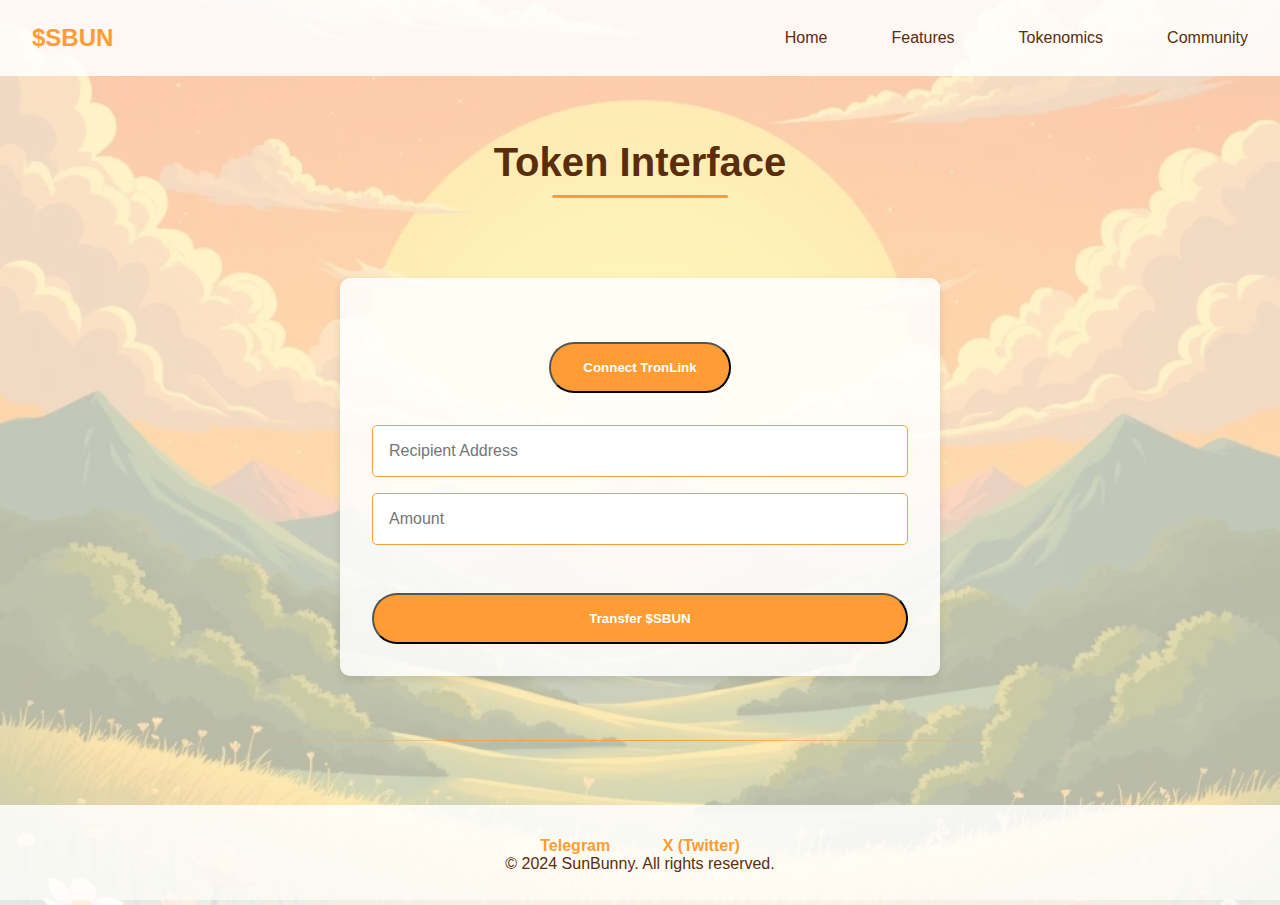
==== dapp.html @ c357f4ad "added dApp page" ====
<!DOCTYPE html>
<html lang="en">
<head>
    <meta charset="UTF-8">
    <meta name="viewport" content="width=device-width, initial-scale=1.0">
    <title>$SBUN - Token dApp</title>
    <link rel="stylesheet" href="style.css">
</head>
<body>
    <header>
        <nav>
            <div class="logo">$SBUN</div>
            <div class="nav-links">
                <a href="index.html">Home</a>
                <a href="#features">Features</a>
                <a href="#tokenomics">Tokenomics</a>
                <a href="#social-links">Community</a>
            </div>
            <div class="hamburger-menu">
                <span></span><span></span><span></span>
            </div>
        </nav>
    </header>

    <section class="dapp-section">
        <div class="container">
            <h2>Token Interface</h2>
            <div class="feature-card">
                <div id="wallet-info">
                    <button id="connect-wallet" class="cta-button">Connect TronLink</button>
                    <p id="wallet-address" class="status-text"></p>
                    <p id="token-balance" class="status-text"></p>
                </div>
                <div id="transfer-form">
                    <input type="text" id="recipient" placeholder="Recipient Address">
                    <input type="number" id="amount" placeholder="Amount">
                    <button id="transfer" class="cta-button">Transfer $SBUN</button>
                </div>
            </div>
        </div>
    </section>

    <footer>
        <div class="social-links">
            <a href="https://t.me/sunbunnyTRON" target="_blank">Telegram</a>
            <a href="https://x.com/sbunTRX" target="_blank">X (Twitter)</a>
        </div>
        <p>&copy; 2024 SunBunny. All rights reserved.</p>
    </footer>

    <script type="module" src="./js/dapp.js"></script>
    <script src="./js/menu.js"></script>
</body>
</html>
---- style.css ----
:root {
    --primary: #FFC44D;
    --secondary: #FF9C33;
    --background: #FFF2D1;
    --accent: #FFA07A;
    --text: #5A2D0C;
    --white: #FFFFFF;
}

* {
    margin: 0;
    padding: 0;
    box-sizing: border-box;
}

body {
    font-family: Arial, sans-serif;
    color: var(--text);
    background: linear-gradient(rgba(255, 242, 209, 0.7), rgba(255, 242, 209, 0.7)), url('image-3.png');
    background-size: cover;
    background-position: center;
    background-attachment: fixed;
    background-repeat: no-repeat;
}

nav {
    display: flex;
    justify-content: space-between;
    align-items: center;
    padding: 1.5rem 2rem;
    background-color: rgba(255, 255, 255, 0.85);
}

.logo {
    font-size: 1.5rem;
    font-weight: bold;
    color: var(--secondary);
}

.nav-links {
    display: flex;
    gap: 2rem;
}

.nav-links a {
    margin-left: 2rem;
    color: var(--text);
    text-decoration: none;
}

.hamburger-menu {
    display: none;
    flex-direction: column;
    cursor: pointer;
}

.hamburger-menu span {
    height: 3px;
    width: 25px;
    background: var(--text);
    margin-bottom: 4px;
    border-radius: 5px;
    transition: background-color 0.3s ease-in-out;
}

.hamburger-menu:hover span {
    background-color: var(--accent); /* Slight color change on hover */
}

.hamburger-menu.open span:nth-child(1) {
    transform: rotate(45deg) translate(5px, 5px);
}

.hamburger-menu.open span:nth-child(2) {
    opacity: 0;
}

.hamburger-menu.open span:nth-child(3) {
    transform: rotate(-45deg) translate(5px, -5px);
}

.hamburger-menu span {
    transition: transform 0.3s ease-in-out, opacity 0.3s ease-in-out;
}

@media (max-width: 768px) {
    .nav-links {
        display: none;
        flex-direction: column;
        gap: 1rem;
        position: absolute;
        top: 60px;
        right: 20px;
        background: rgba(255, 255, 255, 0.95);
        padding: 1rem;
        border-radius: 10px;
        box-shadow: 0 4px 8px rgba(0, 0, 0, 0.1);
    }

    .nav-links.open {
        display: flex;
    }

    .hamburger-menu {
        display: flex;
    }

    .hero {
        padding: 3rem 1rem;
    }

    .hero h1 {
        font-size: 2rem;
    }

    .hero p {
        font-size: 1.2rem;
    }

    .cta-button {
        padding: 0.8rem 1.5rem;
        font-size: 1rem;
    }

    .feature-grid {
        grid-template-columns: 1fr;
        padding: 1rem;
    }

    .tokenomics-container {
        grid-template-columns: 1fr;
        padding: 1rem;
    }

    .mission-container {
        padding: 1.5rem;
    }

    .steps-container {
        grid-template-columns: 1fr;
        padding: 1rem;
    }

    .step {
        padding: 1.5rem;
    }

    footer {
        padding: 1.5rem;
    }
}

.hero {
    text-align: center;
    padding: 5rem 1rem;
    position: relative;
    overflow: hidden;
    color: var(--white);
    background: linear-gradient(rgba(255, 196, 77, 0.5), rgba(255, 156, 51, 0.5));
    min-height: 500px;
    display: flex;
    flex-direction: column;
    justify-content: center;
    align-items: center;
}

/* Add text shadow to improve readability over the background */
.hero h1,
.hero p {
    text-shadow: 2px 2px 4px rgba(0, 0, 0, 0.5);
    font-weight: bold;
}

.hero h1 {
    font-size: 3rem; /* Increase the font size */
    margin-bottom: 1rem;
}

.hero p {
    font-size: 1.5rem; /* Increase the font size */
    margin-bottom: 2rem;
}

.hero-image {
    max-width: 150px;
    height: auto;
    margin: 2rem auto;
    display: block;
}

.cta-button {
    display: inline-block;
    padding: 1rem 2rem;
    background-color: var(--white);
    color: var(--secondary);
    text-decoration: none;
    border-radius: 25px;
    margin-top: 2rem;
    font-weight: bold;
}

.cta-button:hover {
    background-color: var(--secondary);
    color: var(--white);
    transform: scale(1.05);
    transition: all 0.2s ease-in-out;
}

.hero-social-links {
    margin-top: 1.5rem;
    display: flex;
    justify-content: center;
    gap: 1.5rem;
}

.hero-social-links a {
    color: var(--white);
    background-color: var(--secondary);
    padding: 0.5rem 1rem;
    border-radius: 5px;
    text-decoration: none;
    font-weight: bold;
    transition: background-color 0.3s ease-in-out;
}

.hero-social-links a:hover {
    background-color: var(--accent);
}

.feature-grid {
    display: grid;
    grid-template-columns: repeat(auto-fit, minmax(250px, 1fr));
    gap: 2rem;
    padding: 2rem;
    max-width: 1200px;
    margin: 0 auto;
}

.feature-card {
    background-color: rgba(255, 255, 255, 0.85);
    padding: 2rem;
    border-radius: 10px;
    text-align: left;
    box-shadow: 0 4px 8px rgba(0, 0, 0, 0.1);
    transition: transform 0.2s ease, box-shadow 0.2s ease;
}

.feature-card:hover {
    transform: translateY(-5px);
    box-shadow: 0 6px 12px rgba(0, 0, 0, 0.1);
}

.feature-card h3 {
    margin-bottom: 1rem;
    font-size: 1.5rem;
    color: var(--secondary);
}

.feature-card p {
    font-size: 1.1rem;
    line-height: 1.6;
}

.tokenomics-container {
    background-color: rgba(255, 255, 255, 0.85);
    padding: 4rem;  /* Increased from 3rem */
    border-radius: 10px;
    max-width: 1200px;  /* Increased from 1000px */
    margin: 2rem auto;
    box-shadow: 0 4px 8px rgba(0, 0, 0, 0.1);
    display: grid;
    grid-template-columns: repeat(auto-fit, minmax(300px, 1fr));
    gap: 3rem;  /* Increased from 2rem */
}

.tokenomics-card {
    background-color: var(--white);
    padding: 2rem;  /* Increased from 1.5rem */
    border-radius: 8px;
    box-shadow: 0 2px 4px rgba(0, 0, 0, 0.05);
    transition: transform 0.2s ease, box-shadow 0.2s ease;
    min-height: 150px;  /* Added minimum height */
    display: flex;
    flex-direction: column;
    justify-content: center;
}

.tokenomics-card:hover {
    transform: translateY(-5px);
    box-shadow: 0 6px 12px rgba(0, 0, 0, 0.1);
}

.tokenomics-card h3 {
    color: var(--secondary);
    margin-bottom: 1rem;
    font-size: 1.3rem;
    display: flex;
    align-items: center;
    gap: 0.5rem;
}

.tokenomics-card p {
    font-size: 1.1rem;
    line-height: 2.0;
    color: var(--text);
}

#tokenomics {
    margin: 4rem 0;
}

#tokenomics h2 {
    margin-bottom: 3rem;
}

section {
    padding: 6rem 2rem;  /* Increased padding for better spacing */
    text-align: center;  /* Center all section content by default */
}

h2 {
    text-align: center;
    margin-bottom: 3rem;  /* Increased margin */
    color: var(--text);
    font-size: 2.5rem;
    position: relative;
    display: inline-block;
    padding-bottom: 0.8rem;
}

/* Add decorative underline to all section headings */
h2::after {
    content: '';
    position: absolute;
    bottom: 0;
    left: 50%;
    transform: translateX(-50%);
    width: 60%;
    height: 3px;
    background-color: var(--secondary);
    border-radius: 2px;
}

/* Add some depth to cards */
.feature-card,
.tokenomics-card,
.step,
.mission-container {
    transition: transform 0.2s ease, box-shadow 0.2s ease;
}

.feature-card:hover,
.tokenomics-card:hover,
.step:hover,
.mission-container:hover {
    transform: translateY(-5px);
    box-shadow: 0 6px 12px rgba(0, 0, 0, 0.1);
}

/* Improve container spacing */
.feature-grid,
.tokenomics-container,
.steps-container {
    margin-top: 2rem;
}

/* Add section separators */
section:not(:last-child)::after {
    content: '';
    display: block;
    width: 80%;
    max-width: 800px;
    height: 1px;
    background: linear-gradient(to right, transparent, var(--secondary), transparent);
    margin: 4rem auto 0;
}

footer {
    background-color: rgba(255, 255, 255, 0.85);
    padding: 2rem;
    text-align: center;
}

.social-links a {
    margin: 0 1.5rem;
    color: var(--secondary);
    text-decoration: none;
    font-weight: bold;
}

.contract-container {
    text-align: center;
    background-color: rgba(255, 255, 255, 0.85);
    padding: 2rem;
    border-radius: 10px;
    margin: 0 auto;
    max-width: 600px;
}

.contract-address {
    font-family: monospace;
    font-size: 1.2rem;
    margin-bottom: 1rem;
}

.copy-button {
    background-color: var(--secondary);
    color: var(--white);
    border: none;
    padding: 0.5rem 1rem;
    border-radius: 5px;
    cursor: pointer;
}

.slogan {
    text-align: center;
    margin: 3rem 0;
    color: var(--secondary);
    font-size: 1.2em;
}

.mission-container {
    background-color: rgba(255, 255, 255, 0.85);
    padding: 2rem;
    border-radius: 10px;
    max-width: 800px;
    margin: 0 auto;
    box-shadow: 0 4px 8px rgba(0, 0, 0, 0.1);
    text-align: left;
    transition: transform 0.2s ease, box-shadow 0.2s ease;
}

.mission-container:hover {
    transform: translateY(-5px);
    box-shadow: 0 6px 12px rgba(0, 0, 0, 0.1);
}

.mission-container p {
    font-size: 1.1rem;
    margin-bottom: 1.5rem;
    line-height: 1.6;
}

.mission-container ul {
    list-style-type: none;
    margin: 2rem 0;
    padding: 0;
}

.mission-container li {
    margin: 1rem 0;
    padding-left: 2rem;
    position: relative;
    font-size: 1.1rem;
    line-height: 1.6;
}

.mission-container li:before {
    content: "🐰";
    position: absolute;
    left: 0;
    font-size: 1.5rem;
    color: var (--secondary);
}

.mission-footer {
    font-weight: bold;
    margin-top: 2rem;
    color: var(--secondary);
    text-align: center;
    font-size: 1.2rem;
}

.steps-container {
    display: grid;
    grid-template-columns: repeat(auto-fit, minmax(200px, 1fr));
    gap: 2rem;
    padding: 2rem;
    max-width: 1200px;
    margin: 2rem auto;
}

.step {
    background-color: rgba(255, 255, 255, 0.85);
    padding: 2rem;
    border-radius: 10px;
    text-align: center;
    transition: transform 0.2s ease, box-shadow 0.2s ease;
}

.step:hover {
    transform: translateY(-5px);
    box-shadow: 0 6px 12px rgba(0, 0, 0, 0.1);
}

.step h3 {
    color: var(--secondary);
    margin-bottom: 1rem;
}

#social-links {
    text-align: center;
    padding: 2rem 1rem;
    background-color: rgba(255, 255, 255, 0.85); /* Match opacity with other containers */
}

#social-links h2 {
    margin-bottom: 1.5rem;
    color: var(--text);
}

.social-links-container {
    display: flex;
    justify-content: center;
    gap: 2rem;
}

.social-links-container a {
    color: var(--white);
    background-color: var(--secondary);
    padding: 0.5rem 1rem;
    border-radius: 5px;
    text-decoration: none;
    font-weight: bold;
    transition: background-color 0.3s ease-in-out;
}

.social-links-container a:hover {
    background-color: var(--accent);
}

/* dApp Section Styles */
.dapp-section {
    padding: 4rem 2rem;
    min-height: 60vh;
}

.dapp-section .feature-card {
    max-width: 600px;
    margin: 2rem auto;
    padding: 2rem;
}

#wallet-info {
    text-align: center;
    margin-bottom: 2rem;
}

#transfer-form {
    display: flex;
    flex-direction: column;
    gap: 1rem;
}

#transfer-form input {
    padding: 1rem;
    border: 1px solid var(--secondary);
    border-radius: 5px;
    font-size: 1rem;
    background: var(--white);
}

.status-text {
    margin: 1rem 0;
    font-size: 1.1rem;
    color: var(--text);
}

/* Make dApp buttons match site theme */
#connect-wallet, #transfer {
    background: var(--secondary);
    color: var(--white);
    transition: all 0.2s ease-in-out;
}

#connect-wallet:hover, #transfer:hover {
    background: var(--accent);
    transform: translateY(-2px);
}

#connect-wallet:disabled, #transfer:disabled {
    background: #ccc;
    cursor: not-allowed;
    transform: none;
}
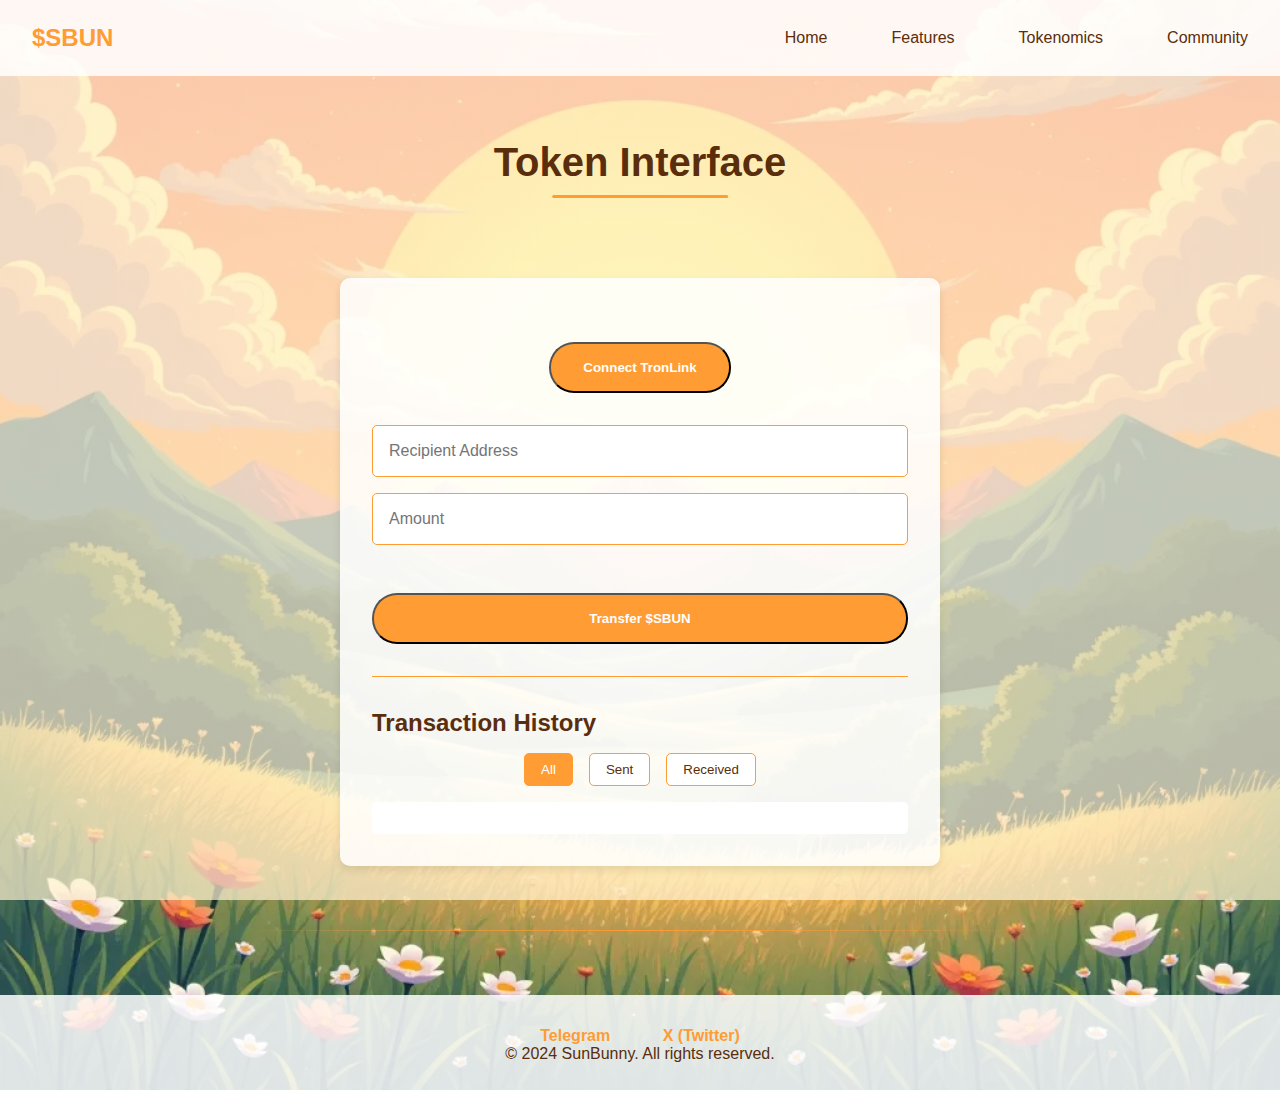
==== commit 5c308b5e: "added view transaction history feature to dApp" ====
--- a/dapp.html
+++ b/dapp.html
@@ -36,6 +36,15 @@
                     <input type="number" id="amount" placeholder="Amount">
                     <button id="transfer" class="cta-button">Transfer $SBUN</button>
                 </div>
+                <div id="transaction-history">
+                    <h3>Transaction History</h3>
+                    <div class="transaction-filters">
+                        <button class="filter-btn active" data-type="all">All</button>
+                        <button class="filter-btn" data-type="sent">Sent</button>
+                        <button class="filter-btn" data-type="received">Received</button>
+                    </div>
+                    <div class="transactions-list"></div>
+                </div>
             </div>
         </div>
     </section>
--- a/style.css
+++ b/style.css
@@ -148,6 +148,11 @@
     footer {
         padding: 1.5rem;
     }
+
+    .transaction-item {
+        grid-template-columns: 1fr;
+        text-align: center;
+    }
 }
 
 .hero {
@@ -583,3 +588,84 @@
     cursor: not-allowed;
     transform: none;
 }
+
+/* Transaction History Styles */
+#transaction-history {
+    margin-top: 2rem;
+    padding-top: 2rem;
+    border-top: 1px solid var(--secondary);
+}
+
+#transaction-history h3 {
+    color: var(--text);
+    margin-bottom: 1rem;
+}
+
+.transaction-filters {
+    display: flex;
+    gap: 1rem;
+    margin-bottom: 1rem;
+    justify-content: center;
+}
+
+.filter-btn {
+    background: var(--white);
+    color: var(--text);
+    border: 1px solid var(--secondary);
+    padding: 0.5rem 1rem;
+    border-radius: 5px;
+    cursor: pointer;
+    transition: all 0.2s ease;
+}
+
+.filter-btn.active {
+    background: var(--secondary);
+    color: var(--white);
+}
+
+.transactions-list {
+    max-height: 300px;
+    overflow-y: auto;
+    padding: 1rem;
+    background: var(--white);
+    border-radius: 5px;
+}
+
+.transaction-item {
+    display: grid;
+    grid-template-columns: auto 1fr auto;
+    gap: 1rem;
+    padding: 1rem;
+    border-bottom: 1px solid rgba(0,0,0,0.1);
+    align-items: center;
+}
+
+.transaction-item:last-child {
+    border-bottom: none;
+}
+
+.transaction-type {
+    font-weight: bold;
+}
+
+.transaction-type.sent {
+    color: #ff4444;
+}
+
+.transaction-type.received {
+    color: #00C851;
+}
+
+.transaction-details {
+    font-size: 0.9rem;
+    color: var(--text);
+}
+
+.transaction-amount {
+    font-weight: bold;
+}
+
+.transaction-date {
+    color: #666;
+    font-size: 0.8rem;
+}
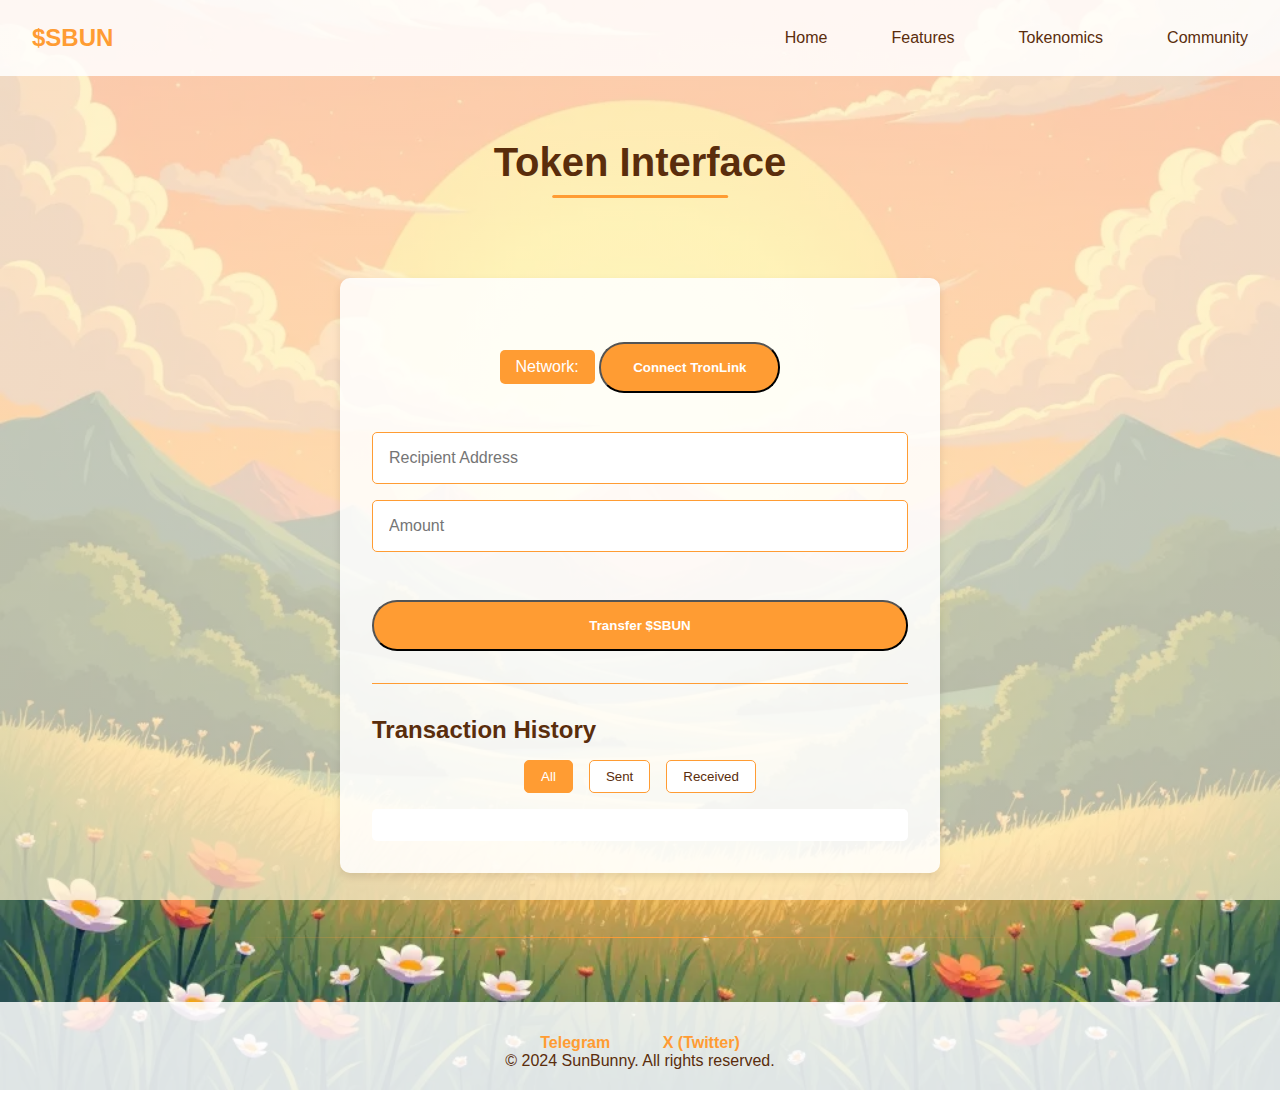
==== commit e4de25f8: "made it more streamlined to be able to switch from testnet to mainnet" ====
--- a/dapp.html
+++ b/dapp.html
@@ -27,6 +27,9 @@
             <h2>Token Interface</h2>
             <div class="feature-card">
                 <div id="wallet-info">
+                    <div class="network-indicator">
+                        Network: <span id="network-name"></span>
+                    </div>
                     <button id="connect-wallet" class="cta-button">Connect TronLink</button>
                     <p id="wallet-address" class="status-text"></p>
                     <p id="token-balance" class="status-text"></p>
--- a/style.css
+++ b/style.css
@@ -669,3 +669,22 @@
     color: #666;
     font-size: 0.8rem;
 }
+
+.network-indicator {
+    background: var(--secondary);
+    color: var(--white);
+    padding: 0.5rem 1rem;
+    border-radius: 5px;
+    display: inline-block;
+    margin-bottom: 1rem;
+}
+
+/* For testnet */
+.network-indicator.testnet {
+    background: #ff9800;
+}
+
+/* For mainnet */
+.network-indicator.mainnet {
+    background: #4caf50;
+}
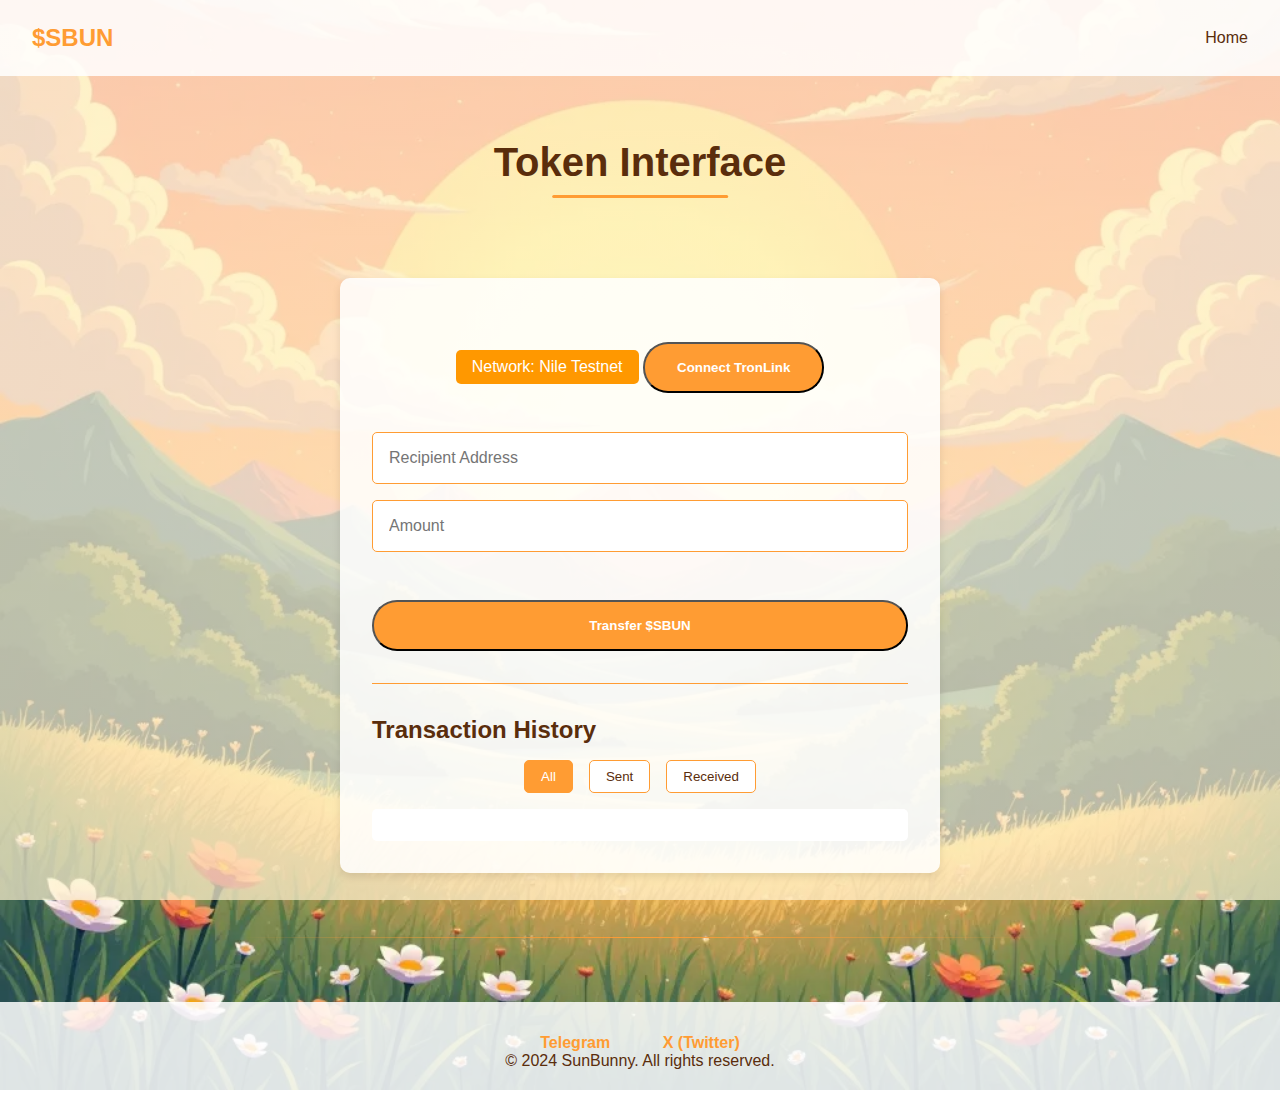
==== commit ac67b496: "updated the links at the top of the page and removed the hamburger menu for mobile" ====
--- a/dapp.html
+++ b/dapp.html
@@ -12,12 +12,6 @@
             <div class="logo">$SBUN</div>
             <div class="nav-links">
                 <a href="index.html">Home</a>
-                <a href="#features">Features</a>
-                <a href="#tokenomics">Tokenomics</a>
-                <a href="#social-links">Community</a>
-            </div>
-            <div class="hamburger-menu">
-                <span></span><span></span><span></span>
             </div>
         </nav>
     </header>
@@ -61,6 +55,5 @@
     </footer>
 
     <script type="module" src="./js/dapp.js"></script>
-    <script src="./js/menu.js"></script>
 </body>
 </html>
